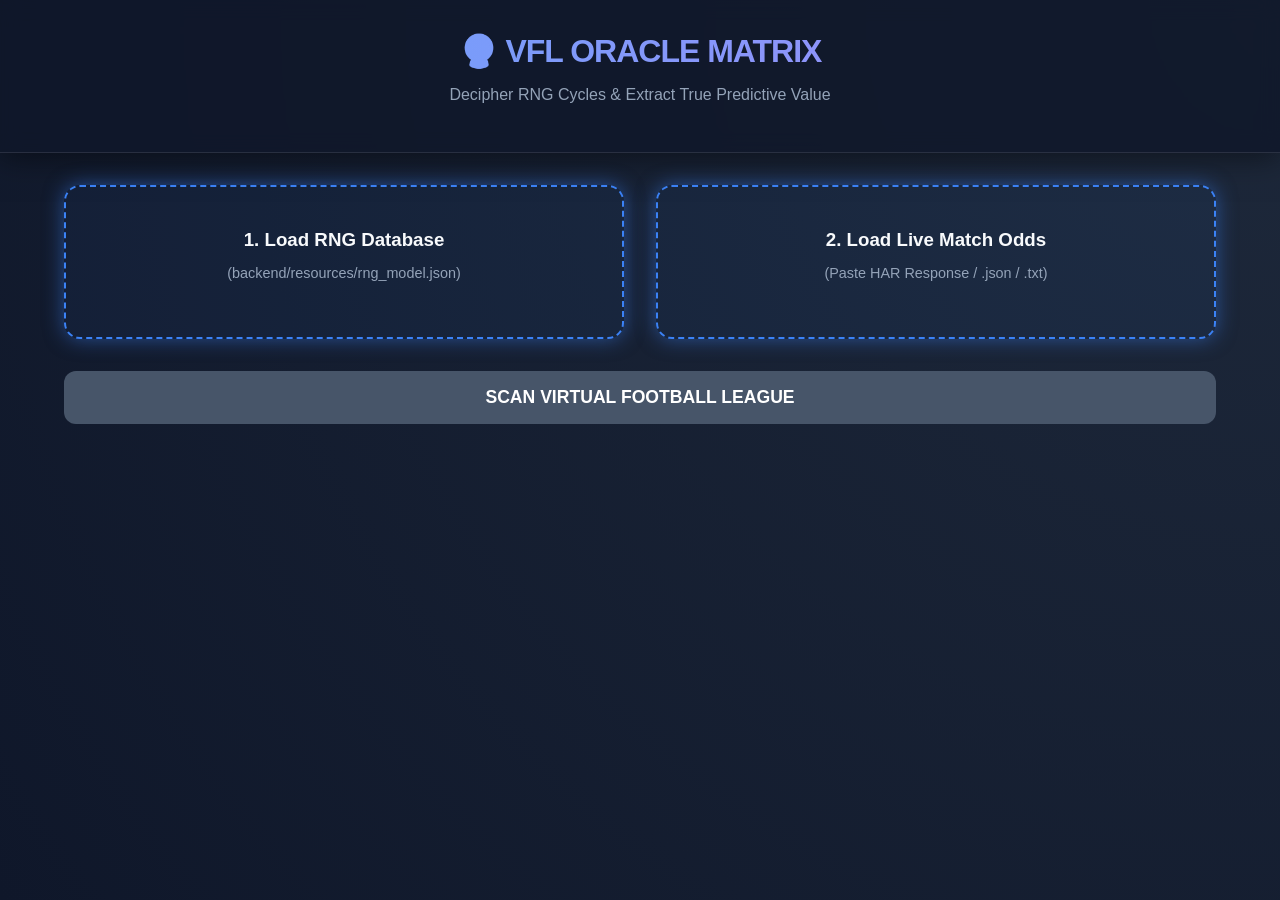
==== vfl_dashboard.html @ dc4b1299 "V5 Oracle: Complete Deterministic VFL Suite with 50,000 Matches" ====
<!DOCTYPE html>
<html lang="en">
<head>
    <meta charset="UTF-8">
    <meta name="viewport" content="width=device-width, initial-scale=1.0">
    <title>🔮 VFL Oracle Dashboard</title>
    <style>
        :root {
            --bg-color: #0f172a;
            --card-bg: rgba(30, 41, 59, 0.7);
            --text-main: #f8fafc;
            --text-muted: #94a3b8;
            --accent: #3b82f6;
            --accent-glow: rgba(59, 130, 246, 0.5);
            --success: #10b981;
            --danger: #ef4444;
            --glass-border: rgba(255, 255, 255, 0.1);
        }
        
        body {
            font-family: 'Inter', -apple-system, sans-serif;
            background: radial-gradient(circle at top right, #1e293b, var(--bg-color));
            color: var(--text-main);
            margin: 0;
            min-height: 100vh;
            display: flex;
            flex-direction: column;
            align-items: center;
        }

        .header {
            width: 100%;
            padding: 2rem 0;
            text-align: center;
            border-bottom: 1px solid var(--glass-border);
            background: rgba(15, 23, 42, 0.8);
            backdrop-filter: blur(10px);
            box-shadow: 0 4px 30px rgba(0, 0, 0, 0.5);
        }

        h1 {
            margin: 0;
            font-weight: 800;
            letter-spacing: -1px;
            text-transform: uppercase;
            background: linear-gradient(to right, #60a5fa, #a78bfa);
            -webkit-background-clip: text;
            -webkit-text-fill-color: transparent;
        }

        .container {
            width: 90%;
            max-width: 1200px;
            margin-top: 2rem;
        }

        .drop-zones {
            display: flex;
            gap: 2rem;
            margin-bottom: 2rem;
            justify-content: center;
        }

        .drop-zone {
            flex: 1;
            height: 150px;
            border: 2px dashed var(--accent);
            border-radius: 16px;
            display: flex;
            align-items: center;
            justify-content: center;
            flex-direction: column;
            background: rgba(59, 130, 246, 0.05);
            transition: all 0.3s ease;
            cursor: pointer;
            box-shadow: 0 0 20px var(--accent-glow);
        }

        .drop-zone:hover, .drop-zone.dragover {
            background: rgba(59, 130, 246, 0.15);
            border-color: #60a5fa;
            transform: translateY(-2px);
            box-shadow: 0 0 30px rgba(96, 165, 250, 0.6);
        }

        .drop-zone input[type="file"] {
            display: none;
        }

        .results-grid {
            display: grid;
            grid-template-columns: repeat(auto-fit, minmax(350px, 1fr));
            gap: 1.5rem;
        }

        .match-card {
            background: var(--card-bg);
            border: 1px solid var(--glass-border);
            border-radius: 16px;
            padding: 1.5rem;
            backdrop-filter: blur(12px);
            box-shadow: 0 10px 30px rgba(0,0,0,0.3);
            transition: transform 0.2s ease;
            opacity: 0;
            animation: fadeIn 0.5s forwards;
        }

        .match-card:hover {
            transform: translateY(-5px);
            border-color: rgba(255,255,255,0.2);
        }

        @keyframes fadeIn {
            to { opacity: 1; }
        }

        .match-header {
            display: flex;
            justify-content: space-between;
            align-items: center;
            margin-bottom: 1rem;
            border-bottom: 1px solid rgba(255,255,255,0.05);
            padding-bottom: 0.5rem;
        }

        .teams {
            font-size: 1.1rem;
            font-weight: 600;
        }

        .badge {
            background: rgba(16, 185, 129, 0.2);
            color: var(--success);
            padding: 0.2rem 0.6rem;
            border-radius: 20px;
            font-size: 0.8rem;
            font-weight: bold;
            border: 1px solid rgba(16, 185, 129, 0.5);
            text-shadow: 0 0 10px rgba(16, 185, 129, 0.5);
        }

        .prediction-row {
            display: flex;
            justify-content: space-between;
            margin: 0.8rem 0;
            background: rgba(0,0,0,0.2);
            padding: 0.8rem;
            border-radius: 8px;
        }

        .prob-bar-container {
            width: 100%;
            height: 6px;
            background: rgba(255,255,255,0.1);
            border-radius: 4px;
            margin-top: 0.5rem;
            overflow: hidden;
            display: flex;
        }

        .prob-bar {
            height: 100%;
        }

        .btn-analyze {
            display: block;
            width: 100%;
            padding: 1rem;
            background: linear-gradient(135deg, #3b82f6, #8b5cf6);
            color: white;
            border: none;
            border-radius: 12px;
            font-size: 1.1rem;
            font-weight: bold;
            cursor: pointer;
            margin-bottom: 2rem;
            transition: opacity 0.2s, transform 0.2s;
            box-shadow: 0 10px 20px rgba(139, 92, 246, 0.3);
        }

        .btn-analyze:hover {
            opacity: 0.9;
            transform: scale(1.02);
        }

        .btn-analyze:disabled {
            background: #475569;
            cursor: not-allowed;
            transform: none;
            box-shadow: none;
        }

    </style>
</head>
<body>

    <div class="header">
        <h1>🔮 VFL Oracle Matrix</h1>
        <p style="color: var(--text-muted);">Decipher RNG Cycles & Extract True Predictive Value</p>
    </div>

    <div class="container">
        
        <div class="drop-zones">
            <div class="drop-zone" id="db-drop" onclick="document.getElementById('db-file').click()">
                <h3 style="margin:0">1. Load RNG Database</h3>
                <p style="color: var(--text-muted); font-size: 0.9em;">(backend/resources/rng_model.json)</p>
                <input type="file" id="db-file" accept=".json">
            </div>

            <div class="drop-zone" id="odds-drop" onclick="document.getElementById('odds-file').click()">
                <h3 style="margin:0">2. Load Live Match Odds</h3>
                <p style="color: var(--text-muted); font-size: 0.9em;">(Paste HAR Response / .json / .txt)</p>
                <input type="file" id="odds-file" accept=".json,.txt">
            </div>
        </div>

        <button class="btn-analyze" id="btn-analyze" disabled>SCAN VIRTUAL FOOTBALL LEAGUE</button>

        <div class="results-grid" id="results">
            <!-- Results will populate here -->
        </div>

    </div>

    <script>
        let rngDatabase = null;
        let incomingOdds = null;

        const dbDrop = document.getElementById('db-drop');
        const oddsDrop = document.getElementById('odds-drop');
        const btnAnalyze = document.getElementById('btn-analyze');
        const resultsGrid = document.getElementById('results');

        document.getElementById('db-file').addEventListener('change', (e) => handleFile(e, 'db'));
        document.getElementById('odds-file').addEventListener('change', (e) => handleFile(e, 'odds'));

        function handleFile(e, type) {
            const file = e.target.files[0];
            if (!file) return;
            
            const reader = new FileReader();
            reader.onload = function(evt) {
                const content = evt.target.result;
                if(type === 'db') {
                    try {
                        rngDatabase = JSON.parse(content);
                        dbDrop.style.borderColor = 'var(--success)';
                        dbDrop.style.background = 'rgba(16, 185, 129, 0.1)';
                        dbDrop.innerHTML = `<h3 style="color:var(--success)">✅ Database Loaded</h3><p>${rngDatabase.length} matches indexed</p>`;
                    } catch(err) {
                        alert("Invalid Database File");
                    }
                } else if(type === 'odds') {
                    incomingOdds = parseOddsContent(content);
                    dbDrop.style.borderColor = 'var(--success)';
                    oddsDrop.style.borderColor = 'var(--success)';
                    oddsDrop.style.background = 'rgba(16, 185, 129, 0.1)';
                    oddsDrop.innerHTML = `<h3 style="color:var(--success)">✅ Odds Loaded</h3><p>${incomingOdds.length} fixtures detected</p>`;
                }
                
                if(rngDatabase && incomingOdds) btnAnalyze.disabled = false;
            };
            reader.readAsText(file);
        }

        // Basic Regex Block Parser (ported from python)
        function parseOddsContent(content) {
            const events = [];
            const blocks = content.split(/===== MATCH #\d+/);
            if(blocks.length > 1) {
                blocks.forEach(b => {
                    const match = b.match(/\{[\s\S]*\}/);
                    if(match) {
                        try {
                            const data = JSON.parse(match[0]);
                            const evList = data.data?.events || data.events || [];
                            events.push(...evList);
                        } catch(e){}
                    }
                });
            } else {
                try {
                    const data = JSON.parse(content);
                    const evList = data.data?.events || data.events || [];
                    events.push(...evList);
                } catch(e){}
            }
            return events;
        }

        function calculateTrueProbs(o1, o2, o3) {
            if(o3) {
                const ip = (1/o1) + (1/o2) + (1/o3);
                const bias = 1/ip;
                return [(1/o1)*bias, (1/o2)*bias, (1/o3)*bias];
            } else {
                const ip = (1/o1) + (1/o2);
                const bias = 1/ip;
                return [(1/o1)*bias, (1/o2)*bias];
            }
        }

        btnAnalyze.addEventListener('click', () => {
            resultsGrid.innerHTML = '';
            
            incomingOdds.forEach((e, index) => {
                const fixture = `${e.homeTeam} vs ${e.awayTeam}`;
                
                const m1x2 = e.markets?.find(m => m.id === 1);
                if(!m1x2) return;
                
                const o1 = parseFloat(m1x2.outcomes.find(o => o.id === '1').odds);
                const o2 = parseFloat(m1x2.outcomes.find(o => o.id === '2').odds);
                const o3 = parseFloat(m1x2.outcomes.find(o => o.id === '3').odds);
                
                const mOU = e.markets?.find(m => m.id === 18 && m.specifiers?.includes('total=2.5'));
                let ou_over = 0, ou_under = 0;
                if(mOU) {
                    ou_over = parseFloat(mOU.outcomes.find(o => o.id === '12').odds);
                    ou_under = parseFloat(mOU.outcomes.find(o => o.id === '13').odds);
                }

                // Mathematical Edge
                const probs = calculateTrueProbs(o1, o2, o3);
                const maxProb = Math.max(...probs);
                const labels = ["HOME", "DRAW", "AWAY"];
                const predIdx = probs.indexOf(maxProb);
                const bestPred = labels[predIdx];
                
                const isHighConf = maxProb >= 0.70;

                // KNN Historical Edge 
                let histLabel = "Insufficient Data";
                let histWinRate = 0;
                
                if(rngDatabase.length > 0) {
                    const distances = rngDatabase.map(row => {
                        const dist = Math.sqrt(Math.pow(o1 - row.h_odds, 2) + Math.pow(o2 - row.d_odds, 2) + Math.pow(o3 - row.a_odds, 2));
                        return { dist, result: row.actual_1x2 };
                    }).sort((a,b) => a.dist - b.dist).slice(0, 15);
                    
                    const counts = {HOME:0, DRAW:0, AWAY:0};
                    distances.forEach(d => counts[d.result]++);
                    const bestHist = Object.keys(counts).reduce((a, b) => counts[a] > counts[b] ? a : b);
                    histWinRate = (counts[bestHist] / distances.length) * 100;
                    histLabel = bestHist;
                }

                const card = document.createElement('div');
                card.className = 'match-card';
                card.style.animationDelay = `${index * 0.1}s`;
                
                card.innerHTML = `
                    <div class="match-header">
                        <div class="teams">${fixture}</div>
                        ${isHighConf || histWinRate >= 70 ? '<div class="badge">🔥 ELITE PICK</div>' : ''}
                    </div>
                    
                    <div style="font-size: 0.85em; color: var(--text-muted); margin-bottom:1rem">
                        Raw Odds: [${o1}] [${o2}] [${o3}]
                    </div>

                    <div class="prediction-row">
                        <div>
                            <strong>Math Probability:</strong><br>
                            <span style="color:${isHighConf ? 'var(--success)' : '#fff'}">${bestPred} ${(maxProb*100).toFixed(1)}%</span>
                        </div>
                        <div style="text-align: right">
                            <strong>Historical KNN Data:</strong><br>
                            <span style="color:${histWinRate >= 70 ? 'var(--accent)' : '#fff'}">${histLabel} ${(histWinRate).toFixed(1)}%</span>
                        </div>
                    </div>
                    
                    <div class="prob-bar-container">
                        <div class="prob-bar" style="width: ${probs[0]*100}%; background: #3b82f6;"></div>
                        <div class="prob-bar" style="width: ${probs[1]*100}%; background: #94a3b8;"></div>
                        <div class="prob-bar" style="width: ${probs[2]*100}%; background: #ef4444;"></div>
                    </div>
                    <div style="display:flex; justify-content:space-between; font-size:0.75rem; margin-top:4px">
                        <span style="color:#3b82f6">Home ${Math.round(probs[0]*100)}%</span>
                        <span style="color:#94a3b8">Draw ${Math.round(probs[1]*100)}%</span>
                        <span style="color:#ef4444">Away ${Math.round(probs[2]*100)}%</span>
                    </div>
                `;
                resultsGrid.appendChild(card);
            });
        });

    </script>
</body>
</html>
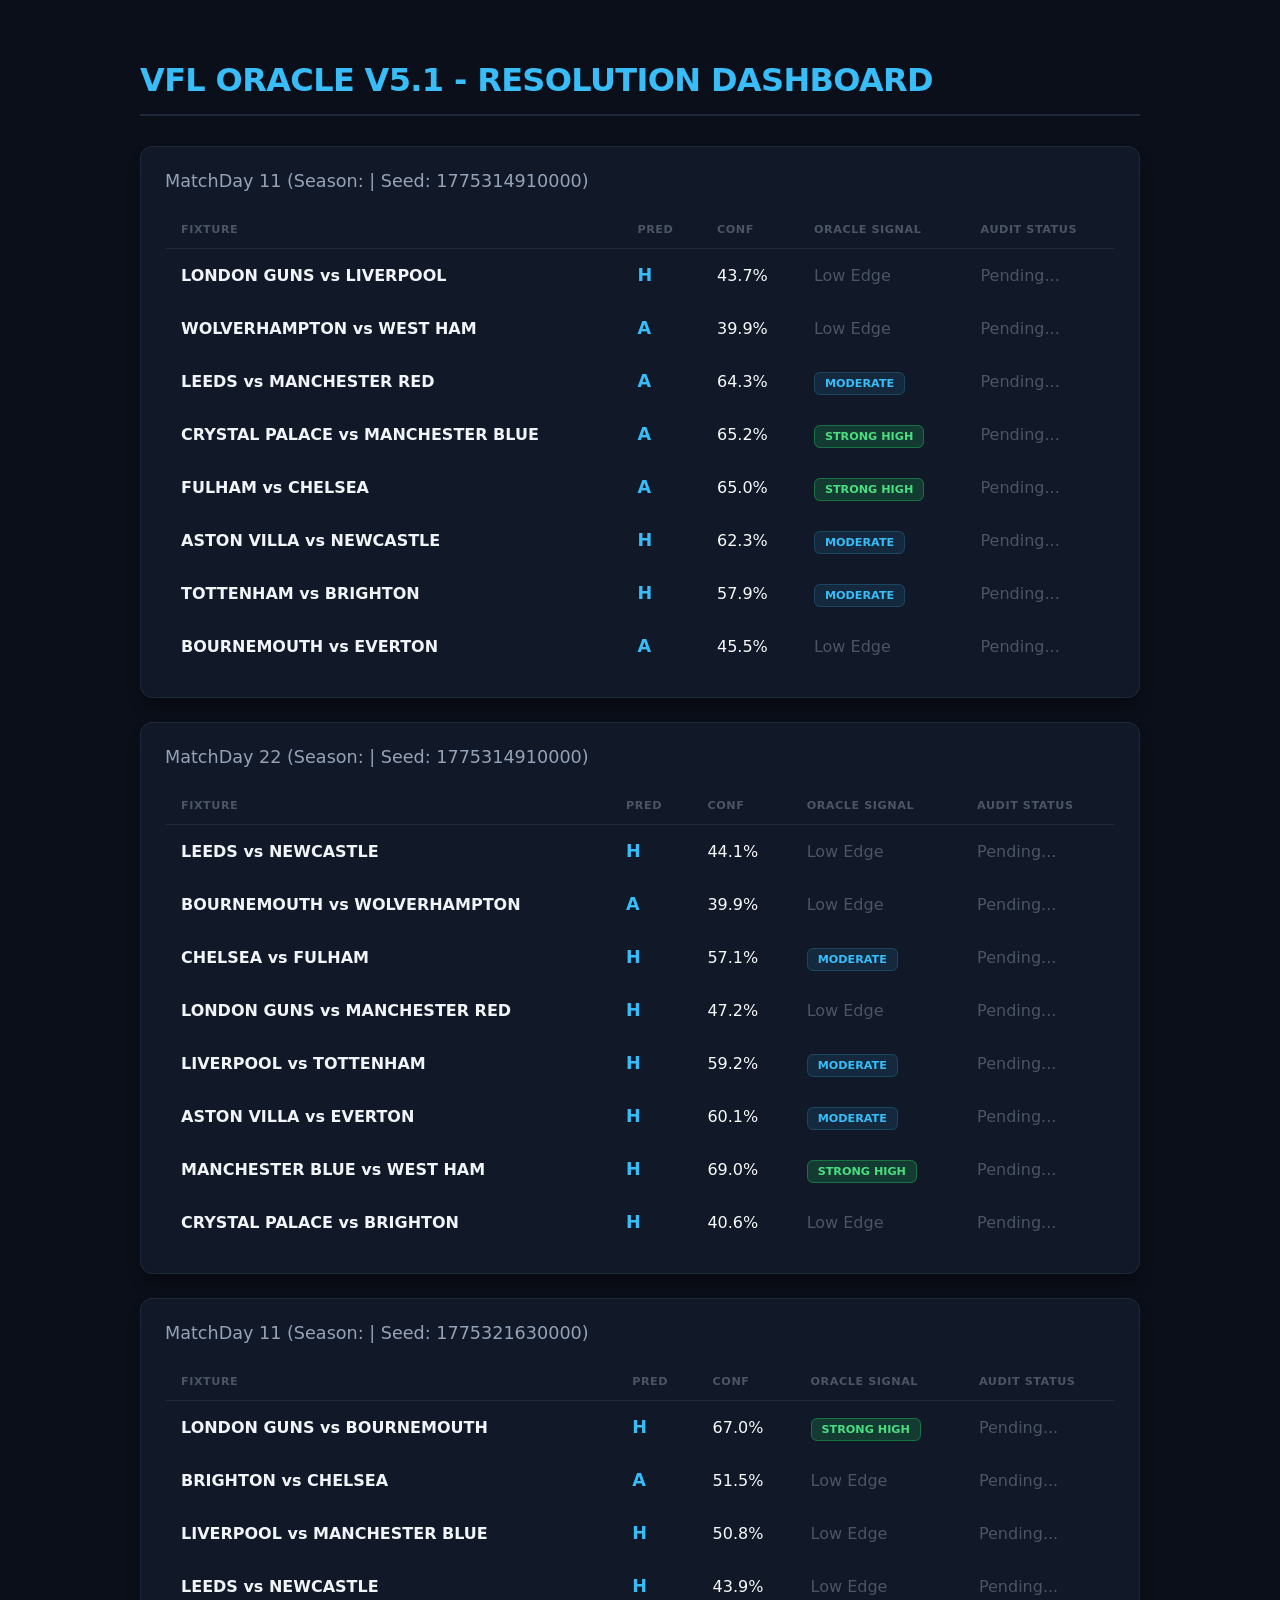
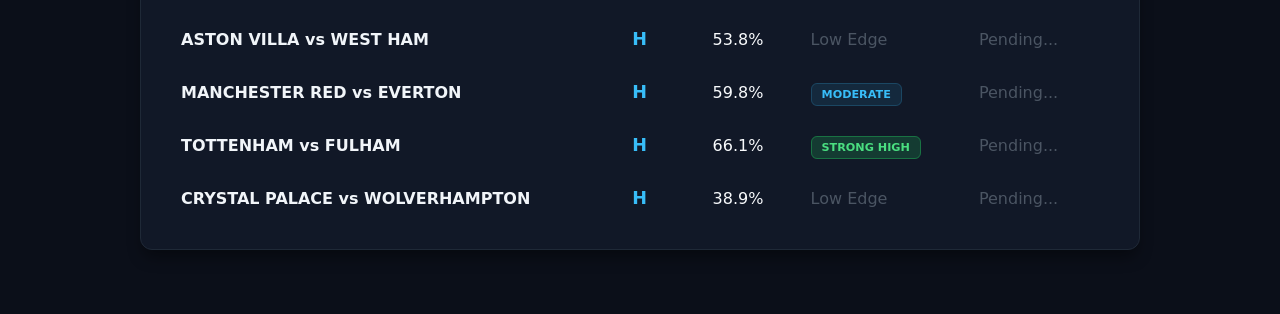
==== commit a0a7cd2e: "Oracle V5.1: Ingested MD 11 Results and Updated Audit Dashboard" ====
--- a/vfl_dashboard.html
+++ b/vfl_dashboard.html
@@ -1,392 +1,227 @@
-<!DOCTYPE html>
-<html lang="en">
-<head>
-    <meta charset="UTF-8">
-    <meta name="viewport" content="width=device-width, initial-scale=1.0">
-    <title>🔮 VFL Oracle Dashboard</title>
-    <style>
-        :root {
-            --bg-color: #0f172a;
-            --card-bg: rgba(30, 41, 59, 0.7);
-            --text-main: #f8fafc;
-            --text-muted: #94a3b8;
-            --accent: #3b82f6;
-            --accent-glow: rgba(59, 130, 246, 0.5);
-            --success: #10b981;
-            --danger: #ef4444;
-            --glass-border: rgba(255, 255, 255, 0.1);
-        }
-        
-        body {
-            font-family: 'Inter', -apple-system, sans-serif;
-            background: radial-gradient(circle at top right, #1e293b, var(--bg-color));
-            color: var(--text-main);
-            margin: 0;
-            min-height: 100vh;
-            display: flex;
-            flex-direction: column;
-            align-items: center;
-        }
 
-        .header {
-            width: 100%;
-            padding: 2rem 0;
-            text-align: center;
-            border-bottom: 1px solid var(--glass-border);
-            background: rgba(15, 23, 42, 0.8);
-            backdrop-filter: blur(10px);
-            box-shadow: 0 4px 30px rgba(0, 0, 0, 0.5);
-        }
-
-        h1 {
-            margin: 0;
-            font-weight: 800;
-            letter-spacing: -1px;
-            text-transform: uppercase;
-            background: linear-gradient(to right, #60a5fa, #a78bfa);
-            -webkit-background-clip: text;
-            -webkit-text-fill-color: transparent;
-        }
-
-        .container {
-            width: 90%;
-            max-width: 1200px;
-            margin-top: 2rem;
-        }
-
-        .drop-zones {
-            display: flex;
-            gap: 2rem;
-            margin-bottom: 2rem;
-            justify-content: center;
-        }
-
-        .drop-zone {
-            flex: 1;
-            height: 150px;
-            border: 2px dashed var(--accent);
-            border-radius: 16px;
-            display: flex;
-            align-items: center;
-            justify-content: center;
-            flex-direction: column;
-            background: rgba(59, 130, 246, 0.05);
-            transition: all 0.3s ease;
-            cursor: pointer;
-            box-shadow: 0 0 20px var(--accent-glow);
-        }
-
-        .drop-zone:hover, .drop-zone.dragover {
-            background: rgba(59, 130, 246, 0.15);
-            border-color: #60a5fa;
-            transform: translateY(-2px);
-            box-shadow: 0 0 30px rgba(96, 165, 250, 0.6);
-        }
-
-        .drop-zone input[type="file"] {
-            display: none;
-        }
-
-        .results-grid {
-            display: grid;
-            grid-template-columns: repeat(auto-fit, minmax(350px, 1fr));
-            gap: 1.5rem;
-        }
-
-        .match-card {
-            background: var(--card-bg);
-            border: 1px solid var(--glass-border);
-            border-radius: 16px;
-            padding: 1.5rem;
-            backdrop-filter: blur(12px);
-            box-shadow: 0 10px 30px rgba(0,0,0,0.3);
-            transition: transform 0.2s ease;
-            opacity: 0;
-            animation: fadeIn 0.5s forwards;
-        }
-
-        .match-card:hover {
-            transform: translateY(-5px);
-            border-color: rgba(255,255,255,0.2);
-        }
-
-        @keyframes fadeIn {
-            to { opacity: 1; }
-        }
-
-        .match-header {
-            display: flex;
-            justify-content: space-between;
-            align-items: center;
-            margin-bottom: 1rem;
-            border-bottom: 1px solid rgba(255,255,255,0.05);
-            padding-bottom: 0.5rem;
-        }
-
-        .teams {
-            font-size: 1.1rem;
-            font-weight: 600;
-        }
-
-        .badge {
-            background: rgba(16, 185, 129, 0.2);
-            color: var(--success);
-            padding: 0.2rem 0.6rem;
-            border-radius: 20px;
-            font-size: 0.8rem;
-            font-weight: bold;
-            border: 1px solid rgba(16, 185, 129, 0.5);
-            text-shadow: 0 0 10px rgba(16, 185, 129, 0.5);
-        }
-
-        .prediction-row {
-            display: flex;
-            justify-content: space-between;
-            margin: 0.8rem 0;
-            background: rgba(0,0,0,0.2);
-            padding: 0.8rem;
-            border-radius: 8px;
-        }
-
-        .prob-bar-container {
-            width: 100%;
-            height: 6px;
-            background: rgba(255,255,255,0.1);
-            border-radius: 4px;
-            margin-top: 0.5rem;
-            overflow: hidden;
-            display: flex;
-        }
-
-        .prob-bar {
-            height: 100%;
-        }
-
-        .btn-analyze {
-            display: block;
-            width: 100%;
-            padding: 1rem;
-            background: linear-gradient(135deg, #3b82f6, #8b5cf6);
-            color: white;
-            border: none;
-            border-radius: 12px;
-            font-size: 1.1rem;
-            font-weight: bold;
-            cursor: pointer;
-            margin-bottom: 2rem;
-            transition: opacity 0.2s, transform 0.2s;
-            box-shadow: 0 10px 20px rgba(139, 92, 246, 0.3);
-        }
-
-        .btn-analyze:hover {
-            opacity: 0.9;
-            transform: scale(1.02);
-        }
-
-        .btn-analyze:disabled {
-            background: #475569;
-            cursor: not-allowed;
-            transform: none;
-            box-shadow: none;
-        }
-
-    </style>
-</head>
-<body>
-
-    <div class="header">
-        <h1>🔮 VFL Oracle Matrix</h1>
-        <p style="color: var(--text-muted);">Decipher RNG Cycles & Extract True Predictive Value</p>
-    </div>
-
-    <div class="container">
-        
-        <div class="drop-zones">
-            <div class="drop-zone" id="db-drop" onclick="document.getElementById('db-file').click()">
-                <h3 style="margin:0">1. Load RNG Database</h3>
-                <p style="color: var(--text-muted); font-size: 0.9em;">(backend/resources/rng_model.json)</p>
-                <input type="file" id="db-file" accept=".json">
-            </div>
-
-            <div class="drop-zone" id="odds-drop" onclick="document.getElementById('odds-file').click()">
-                <h3 style="margin:0">2. Load Live Match Odds</h3>
-                <p style="color: var(--text-muted); font-size: 0.9em;">(Paste HAR Response / .json / .txt)</p>
-                <input type="file" id="odds-file" accept=".json,.txt">
-            </div>
+    <!DOCTYPE html>
+    <html lang="en">
+    <head>
+        <meta charset="UTF-8">
+        <title>VFL ORACLE V5.1 - COMMAND CENTER</title>
+        <style>
+            body { font-family: 'Inter', system-ui, sans-serif; background: #0b0f19; color: #f8fafc; padding: 40px; margin: 0; }
+            .container { max-width: 1000px; margin: 0 auto; }
+            h1 { color: #38bdf8; border-bottom: 2px solid #1e293b; padding-bottom: 15px; margin-bottom: 30px; letter-spacing: -0.02em; }
+            .card { background: #111827; border-radius: 12px; padding: 24px; margin-bottom: 24px; box-shadow: 0 10px 15px -3px rgba(0, 0, 0, 0.4); border: 1px solid #1f2937; }
+            h2 { font-size: 1.1rem; margin-top: 0; color: #94a3b8; font-weight: 500; }
+            table { width: 100%; border-collapse: collapse; margin-top: 20px; }
+            th { text-align: left; color: #4b5563; font-size: 0.7rem; text-transform: uppercase; letter-spacing: 0.05em; padding: 12px 16px; border-bottom: 1px solid #1f2937; }
+            td { padding: 16px; border-bottom: 1px solid #111827; }
+            .lock { background: #ea580c; color: white; padding: 4px 8px; border-radius: 6px; font-weight: 800; font-size: 0.7rem; display: inline-block; animation: pulse 2s infinite; }
+            @keyframes pulse { 0% { transform: scale(1); } 50% { transform: scale(1.05); } 100% { transform: scale(1); } }
+            .strong { color: #22c55e; font-weight: 700; }
+            .miss { color: #ef4444; font-weight: 700; background: rgba(239, 68, 68, 0.1); padding: 4px 8px; border-radius: 4px; }
+            .hit { color: #10b981; font-weight: 800; background: rgba(16, 185, 129, 0.1); padding: 4px 8px; border-radius: 4px; }
+            .fixture { font-weight: 600; font-size: 1rem; color: #f1f5f9; }
+            .pred { font-weight: 800; font-size: 1.1rem; color: #38bdf8; }
+            .badge { padding: 4px 10px; border-radius: 6px; font-size: 0.7rem; font-weight: 700; text-transform: uppercase; }
+            .badge-high { background: rgba(34, 197, 94, 0.2); color: #4ade80; border: 1px solid rgba(34, 197, 94, 0.4); }
+            .badge-mod { background: rgba(56, 189, 248, 0.1); color: #38bdf8; border: 1px solid rgba(56, 189, 248, 0.2); }
+        </style>
+    </head>
+    <body>
+        <div class="container">
+            <h1>VFL ORACLE V5.1 - RESOLUTION DASHBOARD</h1>
+    <div class="card"><h2>MatchDay 11 (Season:  | Seed: 1775314910000)</h2><table><thead><tr><th>Fixture</th><th>Pred</th><th>Conf</th><th>Oracle Signal</th><th>Audit Status</th></tr></thead><tbody>
+            <tr>
+                <td class="fixture">LONDON GUNS vs LIVERPOOL</td>
+                <td class="pred">H</td>
+                <td><div style="font-weight: 500;">43.7%</div></td>
+                <td><span style="color: #4b5563">Low Edge</span></td>
+                <td><span style="color: #4b5563">Pending...</span></td>
+            </tr>
+            
+            <tr>
+                <td class="fixture">WOLVERHAMPTON vs WEST HAM</td>
+                <td class="pred">A</td>
+                <td><div style="font-weight: 500;">39.9%</div></td>
+                <td><span style="color: #4b5563">Low Edge</span></td>
+                <td><span style="color: #4b5563">Pending...</span></td>
+            </tr>
+            
+            <tr>
+                <td class="fixture">LEEDS vs MANCHESTER RED</td>
+                <td class="pred">A</td>
+                <td><div style="font-weight: 500;">64.3%</div></td>
+                <td><span class="badge badge-mod">MODERATE</span></td>
+                <td><span style="color: #4b5563">Pending...</span></td>
+            </tr>
+            
+            <tr>
+                <td class="fixture">CRYSTAL PALACE vs MANCHESTER BLUE</td>
+                <td class="pred">A</td>
+                <td><div style="font-weight: 500;">65.2%</div></td>
+                <td><span class="badge badge-high">STRONG HIGH</span></td>
+                <td><span style="color: #4b5563">Pending...</span></td>
+            </tr>
+            
+            <tr>
+                <td class="fixture">FULHAM vs CHELSEA</td>
+                <td class="pred">A</td>
+                <td><div style="font-weight: 500;">65.0%</div></td>
+                <td><span class="badge badge-high">STRONG HIGH</span></td>
+                <td><span style="color: #4b5563">Pending...</span></td>
+            </tr>
+            
+            <tr>
+                <td class="fixture">ASTON VILLA vs NEWCASTLE</td>
+                <td class="pred">H</td>
+                <td><div style="font-weight: 500;">62.3%</div></td>
+                <td><span class="badge badge-mod">MODERATE</span></td>
+                <td><span style="color: #4b5563">Pending...</span></td>
+            </tr>
+            
+            <tr>
+                <td class="fixture">TOTTENHAM vs BRIGHTON</td>
+                <td class="pred">H</td>
+                <td><div style="font-weight: 500;">57.9%</div></td>
+                <td><span class="badge badge-mod">MODERATE</span></td>
+                <td><span style="color: #4b5563">Pending...</span></td>
+            </tr>
+            
+            <tr>
+                <td class="fixture">BOURNEMOUTH vs EVERTON</td>
+                <td class="pred">A</td>
+                <td><div style="font-weight: 500;">45.5%</div></td>
+                <td><span style="color: #4b5563">Low Edge</span></td>
+                <td><span style="color: #4b5563">Pending...</span></td>
+            </tr>
+            </tbody></table></div><div class="card"><h2>MatchDay 22 (Season:  | Seed: 1775314910000)</h2><table><thead><tr><th>Fixture</th><th>Pred</th><th>Conf</th><th>Oracle Signal</th><th>Audit Status</th></tr></thead><tbody>
+            <tr>
+                <td class="fixture">LEEDS vs NEWCASTLE</td>
+                <td class="pred">H</td>
+                <td><div style="font-weight: 500;">44.1%</div></td>
+                <td><span style="color: #4b5563">Low Edge</span></td>
+                <td><span style="color: #4b5563">Pending...</span></td>
+            </tr>
+            
+            <tr>
+                <td class="fixture">BOURNEMOUTH vs WOLVERHAMPTON</td>
+                <td class="pred">A</td>
+                <td><div style="font-weight: 500;">39.9%</div></td>
+                <td><span style="color: #4b5563">Low Edge</span></td>
+                <td><span style="color: #4b5563">Pending...</span></td>
+            </tr>
+            
+            <tr>
+                <td class="fixture">CHELSEA vs FULHAM</td>
+                <td class="pred">H</td>
+                <td><div style="font-weight: 500;">57.1%</div></td>
+                <td><span class="badge badge-mod">MODERATE</span></td>
+                <td><span style="color: #4b5563">Pending...</span></td>
+            </tr>
+            
+            <tr>
+                <td class="fixture">LONDON GUNS vs MANCHESTER RED</td>
+                <td class="pred">H</td>
+                <td><div style="font-weight: 500;">47.2%</div></td>
+                <td><span style="color: #4b5563">Low Edge</span></td>
+                <td><span style="color: #4b5563">Pending...</span></td>
+            </tr>
+            
+            <tr>
+                <td class="fixture">LIVERPOOL vs TOTTENHAM</td>
+                <td class="pred">H</td>
+                <td><div style="font-weight: 500;">59.2%</div></td>
+                <td><span class="badge badge-mod">MODERATE</span></td>
+                <td><span style="color: #4b5563">Pending...</span></td>
+            </tr>
+            
+            <tr>
+                <td class="fixture">ASTON VILLA vs EVERTON</td>
+                <td class="pred">H</td>
+                <td><div style="font-weight: 500;">60.1%</div></td>
+                <td><span class="badge badge-mod">MODERATE</span></td>
+                <td><span style="color: #4b5563">Pending...</span></td>
+            </tr>
+            
+            <tr>
+                <td class="fixture">MANCHESTER BLUE vs WEST HAM</td>
+                <td class="pred">H</td>
+                <td><div style="font-weight: 500;">69.0%</div></td>
+                <td><span class="badge badge-high">STRONG HIGH</span></td>
+                <td><span style="color: #4b5563">Pending...</span></td>
+            </tr>
+            
+            <tr>
+                <td class="fixture">CRYSTAL PALACE vs BRIGHTON</td>
+                <td class="pred">H</td>
+                <td><div style="font-weight: 500;">40.6%</div></td>
+                <td><span style="color: #4b5563">Low Edge</span></td>
+                <td><span style="color: #4b5563">Pending...</span></td>
+            </tr>
+            </tbody></table></div><div class="card"><h2>MatchDay 11 (Season:  | Seed: 1775321630000)</h2><table><thead><tr><th>Fixture</th><th>Pred</th><th>Conf</th><th>Oracle Signal</th><th>Audit Status</th></tr></thead><tbody>
+            <tr>
+                <td class="fixture">LONDON GUNS vs BOURNEMOUTH</td>
+                <td class="pred">H</td>
+                <td><div style="font-weight: 500;">67.0%</div></td>
+                <td><span class="badge badge-high">STRONG HIGH</span></td>
+                <td><span style="color: #4b5563">Pending...</span></td>
+            </tr>
+            
+            <tr>
+                <td class="fixture">BRIGHTON vs CHELSEA</td>
+                <td class="pred">A</td>
+                <td><div style="font-weight: 500;">51.5%</div></td>
+                <td><span style="color: #4b5563">Low Edge</span></td>
+                <td><span style="color: #4b5563">Pending...</span></td>
+            </tr>
+            
+            <tr>
+                <td class="fixture">LIVERPOOL vs MANCHESTER BLUE</td>
+                <td class="pred">H</td>
+                <td><div style="font-weight: 500;">50.8%</div></td>
+                <td><span style="color: #4b5563">Low Edge</span></td>
+                <td><span style="color: #4b5563">Pending...</span></td>
+            </tr>
+            
+            <tr>
+                <td class="fixture">LEEDS vs NEWCASTLE</td>
+                <td class="pred">H</td>
+                <td><div style="font-weight: 500;">43.9%</div></td>
+                <td><span style="color: #4b5563">Low Edge</span></td>
+                <td><span style="color: #4b5563">Pending...</span></td>
+            </tr>
+            
+            <tr>
+                <td class="fixture">ASTON VILLA vs WEST HAM</td>
+                <td class="pred">H</td>
+                <td><div style="font-weight: 500;">53.8%</div></td>
+                <td><span style="color: #4b5563">Low Edge</span></td>
+                <td><span style="color: #4b5563">Pending...</span></td>
+            </tr>
+            
+            <tr>
+                <td class="fixture">MANCHESTER RED vs EVERTON</td>
+                <td class="pred">H</td>
+                <td><div style="font-weight: 500;">59.8%</div></td>
+                <td><span class="badge badge-mod">MODERATE</span></td>
+                <td><span style="color: #4b5563">Pending...</span></td>
+            </tr>
+            
+            <tr>
+                <td class="fixture">TOTTENHAM vs FULHAM</td>
+                <td class="pred">H</td>
+                <td><div style="font-weight: 500;">66.1%</div></td>
+                <td><span class="badge badge-high">STRONG HIGH</span></td>
+                <td><span style="color: #4b5563">Pending...</span></td>
+            </tr>
+            
+            <tr>
+                <td class="fixture">CRYSTAL PALACE vs WOLVERHAMPTON</td>
+                <td class="pred">H</td>
+                <td><div style="font-weight: 500;">38.9%</div></td>
+                <td><span style="color: #4b5563">Low Edge</span></td>
+                <td><span style="color: #4b5563">Pending...</span></td>
+            </tr>
+            </tbody></table></div>
         </div>
-
-        <button class="btn-analyze" id="btn-analyze" disabled>SCAN VIRTUAL FOOTBALL LEAGUE</button>
-
-        <div class="results-grid" id="results">
-            <!-- Results will populate here -->
-        </div>
-
-    </div>
-
-    <script>
-        let rngDatabase = null;
-        let incomingOdds = null;
-
-        const dbDrop = document.getElementById('db-drop');
-        const oddsDrop = document.getElementById('odds-drop');
-        const btnAnalyze = document.getElementById('btn-analyze');
-        const resultsGrid = document.getElementById('results');
-
-        document.getElementById('db-file').addEventListener('change', (e) => handleFile(e, 'db'));
-        document.getElementById('odds-file').addEventListener('change', (e) => handleFile(e, 'odds'));
-
-        function handleFile(e, type) {
-            const file = e.target.files[0];
-            if (!file) return;
-            
-            const reader = new FileReader();
-            reader.onload = function(evt) {
-                const content = evt.target.result;
-                if(type === 'db') {
-                    try {
-                        rngDatabase = JSON.parse(content);
-                        dbDrop.style.borderColor = 'var(--success)';
-                        dbDrop.style.background = 'rgba(16, 185, 129, 0.1)';
-                        dbDrop.innerHTML = `<h3 style="color:var(--success)">✅ Database Loaded</h3><p>${rngDatabase.length} matches indexed</p>`;
-                    } catch(err) {
-                        alert("Invalid Database File");
-                    }
-                } else if(type === 'odds') {
-                    incomingOdds = parseOddsContent(content);
-                    dbDrop.style.borderColor = 'var(--success)';
-                    oddsDrop.style.borderColor = 'var(--success)';
-                    oddsDrop.style.background = 'rgba(16, 185, 129, 0.1)';
-                    oddsDrop.innerHTML = `<h3 style="color:var(--success)">✅ Odds Loaded</h3><p>${incomingOdds.length} fixtures detected</p>`;
-                }
-                
-                if(rngDatabase && incomingOdds) btnAnalyze.disabled = false;
-            };
-            reader.readAsText(file);
-        }
-
-        // Basic Regex Block Parser (ported from python)
-        function parseOddsContent(content) {
-            const events = [];
-            const blocks = content.split(/===== MATCH #\d+/);
-            if(blocks.length > 1) {
-                blocks.forEach(b => {
-                    const match = b.match(/\{[\s\S]*\}/);
-                    if(match) {
-                        try {
-                            const data = JSON.parse(match[0]);
-                            const evList = data.data?.events || data.events || [];
-                            events.push(...evList);
-                        } catch(e){}
-                    }
-                });
-            } else {
-                try {
-                    const data = JSON.parse(content);
-                    const evList = data.data?.events || data.events || [];
-                    events.push(...evList);
-                } catch(e){}
-            }
-            return events;
-        }
-
-        function calculateTrueProbs(o1, o2, o3) {
-            if(o3) {
-                const ip = (1/o1) + (1/o2) + (1/o3);
-                const bias = 1/ip;
-                return [(1/o1)*bias, (1/o2)*bias, (1/o3)*bias];
-            } else {
-                const ip = (1/o1) + (1/o2);
-                const bias = 1/ip;
-                return [(1/o1)*bias, (1/o2)*bias];
-            }
-        }
-
-        btnAnalyze.addEventListener('click', () => {
-            resultsGrid.innerHTML = '';
-            
-            incomingOdds.forEach((e, index) => {
-                const fixture = `${e.homeTeam} vs ${e.awayTeam}`;
-                
-                const m1x2 = e.markets?.find(m => m.id === 1);
-                if(!m1x2) return;
-                
-                const o1 = parseFloat(m1x2.outcomes.find(o => o.id === '1').odds);
-                const o2 = parseFloat(m1x2.outcomes.find(o => o.id === '2').odds);
-                const o3 = parseFloat(m1x2.outcomes.find(o => o.id === '3').odds);
-                
-                const mOU = e.markets?.find(m => m.id === 18 && m.specifiers?.includes('total=2.5'));
-                let ou_over = 0, ou_under = 0;
-                if(mOU) {
-                    ou_over = parseFloat(mOU.outcomes.find(o => o.id === '12').odds);
-                    ou_under = parseFloat(mOU.outcomes.find(o => o.id === '13').odds);
-                }
-
-                // Mathematical Edge
-                const probs = calculateTrueProbs(o1, o2, o3);
-                const maxProb = Math.max(...probs);
-                const labels = ["HOME", "DRAW", "AWAY"];
-                const predIdx = probs.indexOf(maxProb);
-                const bestPred = labels[predIdx];
-                
-                const isHighConf = maxProb >= 0.70;
-
-                // KNN Historical Edge 
-                let histLabel = "Insufficient Data";
-                let histWinRate = 0;
-                
-                if(rngDatabase.length > 0) {
-                    const distances = rngDatabase.map(row => {
-                        const dist = Math.sqrt(Math.pow(o1 - row.h_odds, 2) + Math.pow(o2 - row.d_odds, 2) + Math.pow(o3 - row.a_odds, 2));
-                        return { dist, result: row.actual_1x2 };
-                    }).sort((a,b) => a.dist - b.dist).slice(0, 15);
-                    
-                    const counts = {HOME:0, DRAW:0, AWAY:0};
-                    distances.forEach(d => counts[d.result]++);
-                    const bestHist = Object.keys(counts).reduce((a, b) => counts[a] > counts[b] ? a : b);
-                    histWinRate = (counts[bestHist] / distances.length) * 100;
-                    histLabel = bestHist;
-                }
-
-                const card = document.createElement('div');
-                card.className = 'match-card';
-                card.style.animationDelay = `${index * 0.1}s`;
-                
-                card.innerHTML = `
-                    <div class="match-header">
-                        <div class="teams">${fixture}</div>
-                        ${isHighConf || histWinRate >= 70 ? '<div class="badge">🔥 ELITE PICK</div>' : ''}
-                    </div>
-                    
-                    <div style="font-size: 0.85em; color: var(--text-muted); margin-bottom:1rem">
-                        Raw Odds: [${o1}] [${o2}] [${o3}]
-                    </div>
-
-                    <div class="prediction-row">
-                        <div>
-                            <strong>Math Probability:</strong><br>
-                            <span style="color:${isHighConf ? 'var(--success)' : '#fff'}">${bestPred} ${(maxProb*100).toFixed(1)}%</span>
-                        </div>
-                        <div style="text-align: right">
-                            <strong>Historical KNN Data:</strong><br>
-                            <span style="color:${histWinRate >= 70 ? 'var(--accent)' : '#fff'}">${histLabel} ${(histWinRate).toFixed(1)}%</span>
-                        </div>
-                    </div>
-                    
-                    <div class="prob-bar-container">
-                        <div class="prob-bar" style="width: ${probs[0]*100}%; background: #3b82f6;"></div>
-                        <div class="prob-bar" style="width: ${probs[1]*100}%; background: #94a3b8;"></div>
-                        <div class="prob-bar" style="width: ${probs[2]*100}%; background: #ef4444;"></div>
-                    </div>
-                    <div style="display:flex; justify-content:space-between; font-size:0.75rem; margin-top:4px">
-                        <span style="color:#3b82f6">Home ${Math.round(probs[0]*100)}%</span>
-                        <span style="color:#94a3b8">Draw ${Math.round(probs[1]*100)}%</span>
-                        <span style="color:#ef4444">Away ${Math.round(probs[2]*100)}%</span>
-                    </div>
-                `;
-                resultsGrid.appendChild(card);
-            });
-        });
-
-    </script>
-</body>
-</html>
+    </body>
+    </html>
+    
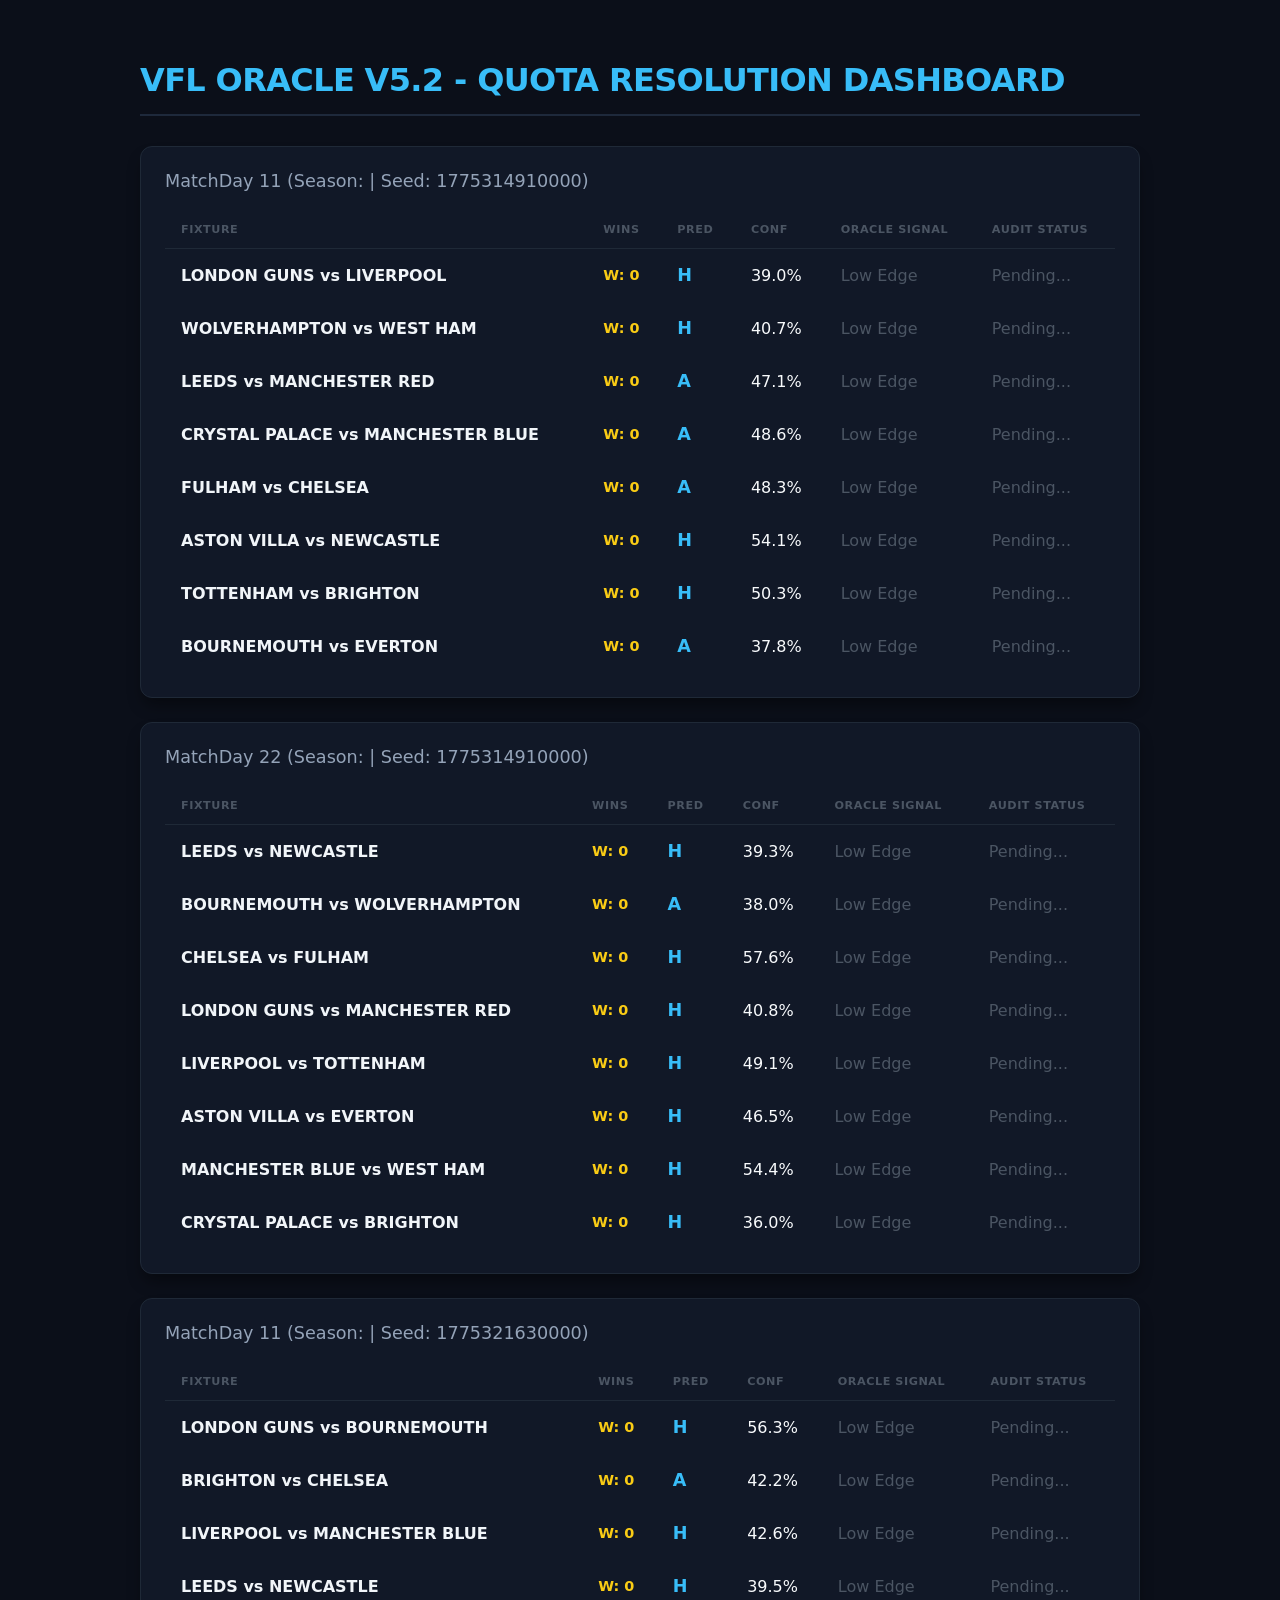
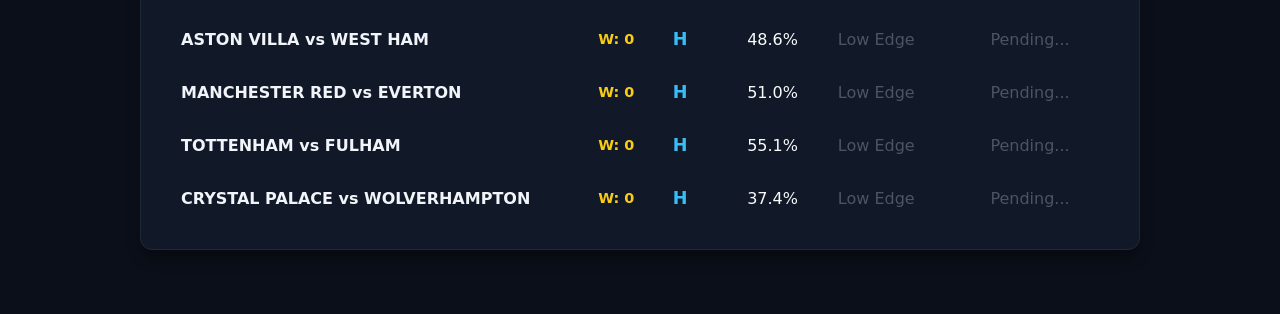
==== commit 4c327401: "Oracle V5.2: The Quota-Aware Draw Engine (Integrated 21-Win Hard Wall)" ====
--- a/vfl_dashboard.html
+++ b/vfl_dashboard.html
@@ -3,7 +3,7 @@
     <html lang="en">
     <head>
         <meta charset="UTF-8">
-        <title>VFL ORACLE V5.1 - COMMAND CENTER</title>
+        <title>VFL ORACLE V5.2 - COMMAND CENTER</title>
         <style>
             body { font-family: 'Inter', system-ui, sans-serif; background: #0b0f19; color: #f8fafc; padding: 40px; margin: 0; }
             .container { max-width: 1000px; margin: 0 auto; }
@@ -15,208 +15,233 @@
             td { padding: 16px; border-bottom: 1px solid #111827; }
             .lock { background: #ea580c; color: white; padding: 4px 8px; border-radius: 6px; font-weight: 800; font-size: 0.7rem; display: inline-block; animation: pulse 2s infinite; }
             @keyframes pulse { 0% { transform: scale(1); } 50% { transform: scale(1.05); } 100% { transform: scale(1); } }
-            .strong { color: #22c55e; font-weight: 700; }
+            .hit { color: #10b981; font-weight: 800; background: rgba(16, 185, 129, 0.1); padding: 4px 8px; border-radius: 4px; }
             .miss { color: #ef4444; font-weight: 700; background: rgba(239, 68, 68, 0.1); padding: 4px 8px; border-radius: 4px; }
-            .hit { color: #10b981; font-weight: 800; background: rgba(16, 185, 129, 0.1); padding: 4px 8px; border-radius: 4px; }
             .fixture { font-weight: 600; font-size: 1rem; color: #f1f5f9; }
             .pred { font-weight: 800; font-size: 1.1rem; color: #38bdf8; }
             .badge { padding: 4px 10px; border-radius: 6px; font-size: 0.7rem; font-weight: 700; text-transform: uppercase; }
-            .badge-high { background: rgba(34, 197, 94, 0.2); color: #4ade80; border: 1px solid rgba(34, 197, 94, 0.4); }
-            .badge-mod { background: rgba(56, 189, 248, 0.1); color: #38bdf8; border: 1px solid rgba(56, 189, 248, 0.2); }
+            .badge-high { background: rgba(34, 197, 94, 0.2); color: #4ade80; border: 1px solid rgba(34, 197, 94, 1); }
+            .badge-quota { background: #ea580c; color: white; border: 1px solid #ff4500; }
+            .badge-wall { background: #ef4444; color: white; border: 1px solid white; animation: pulse 1s infinite; }
+            .win-count { font-weight: 800; color: #facc15; font-size: 0.9rem; }
         </style>
     </head>
     <body>
         <div class="container">
-            <h1>VFL ORACLE V5.1 - RESOLUTION DASHBOARD</h1>
-    <div class="card"><h2>MatchDay 11 (Season:  | Seed: 1775314910000)</h2><table><thead><tr><th>Fixture</th><th>Pred</th><th>Conf</th><th>Oracle Signal</th><th>Audit Status</th></tr></thead><tbody>
+            <h1>VFL ORACLE V5.2 - QUOTA RESOLUTION DASHBOARD</h1>
+    <div class="card"><h2>MatchDay 11 (Season:  | Seed: 1775314910000)</h2><table><thead><tr><th>Fixture</th><th>Wins</th><th>Pred</th><th>Conf</th><th>Oracle Signal</th><th>Audit Status</th></tr></thead><tbody>
             <tr>
                 <td class="fixture">LONDON GUNS vs LIVERPOOL</td>
-                <td class="pred">H</td>
-                <td><div style="font-weight: 500;">43.7%</div></td>
+                <td class="win-count">W: 0</td>
+                <td class="pred">H</td>
+                <td><div style="font-weight: 500;">39.0%</div></td>
                 <td><span style="color: #4b5563">Low Edge</span></td>
                 <td><span style="color: #4b5563">Pending...</span></td>
             </tr>
             
             <tr>
                 <td class="fixture">WOLVERHAMPTON vs WEST HAM</td>
-                <td class="pred">A</td>
-                <td><div style="font-weight: 500;">39.9%</div></td>
+                <td class="win-count">W: 0</td>
+                <td class="pred">H</td>
+                <td><div style="font-weight: 500;">40.7%</div></td>
                 <td><span style="color: #4b5563">Low Edge</span></td>
                 <td><span style="color: #4b5563">Pending...</span></td>
             </tr>
             
             <tr>
                 <td class="fixture">LEEDS vs MANCHESTER RED</td>
-                <td class="pred">A</td>
-                <td><div style="font-weight: 500;">64.3%</div></td>
-                <td><span class="badge badge-mod">MODERATE</span></td>
+                <td class="win-count">W: 0</td>
+                <td class="pred">A</td>
+                <td><div style="font-weight: 500;">47.1%</div></td>
+                <td><span style="color: #4b5563">Low Edge</span></td>
                 <td><span style="color: #4b5563">Pending...</span></td>
             </tr>
             
             <tr>
                 <td class="fixture">CRYSTAL PALACE vs MANCHESTER BLUE</td>
-                <td class="pred">A</td>
-                <td><div style="font-weight: 500;">65.2%</div></td>
-                <td><span class="badge badge-high">STRONG HIGH</span></td>
+                <td class="win-count">W: 0</td>
+                <td class="pred">A</td>
+                <td><div style="font-weight: 500;">48.6%</div></td>
+                <td><span style="color: #4b5563">Low Edge</span></td>
                 <td><span style="color: #4b5563">Pending...</span></td>
             </tr>
             
             <tr>
                 <td class="fixture">FULHAM vs CHELSEA</td>
-                <td class="pred">A</td>
-                <td><div style="font-weight: 500;">65.0%</div></td>
-                <td><span class="badge badge-high">STRONG HIGH</span></td>
+                <td class="win-count">W: 0</td>
+                <td class="pred">A</td>
+                <td><div style="font-weight: 500;">48.3%</div></td>
+                <td><span style="color: #4b5563">Low Edge</span></td>
                 <td><span style="color: #4b5563">Pending...</span></td>
             </tr>
             
             <tr>
                 <td class="fixture">ASTON VILLA vs NEWCASTLE</td>
-                <td class="pred">H</td>
-                <td><div style="font-weight: 500;">62.3%</div></td>
-                <td><span class="badge badge-mod">MODERATE</span></td>
+                <td class="win-count">W: 0</td>
+                <td class="pred">H</td>
+                <td><div style="font-weight: 500;">54.1%</div></td>
+                <td><span style="color: #4b5563">Low Edge</span></td>
                 <td><span style="color: #4b5563">Pending...</span></td>
             </tr>
             
             <tr>
                 <td class="fixture">TOTTENHAM vs BRIGHTON</td>
-                <td class="pred">H</td>
-                <td><div style="font-weight: 500;">57.9%</div></td>
-                <td><span class="badge badge-mod">MODERATE</span></td>
+                <td class="win-count">W: 0</td>
+                <td class="pred">H</td>
+                <td><div style="font-weight: 500;">50.3%</div></td>
+                <td><span style="color: #4b5563">Low Edge</span></td>
                 <td><span style="color: #4b5563">Pending...</span></td>
             </tr>
             
             <tr>
                 <td class="fixture">BOURNEMOUTH vs EVERTON</td>
-                <td class="pred">A</td>
-                <td><div style="font-weight: 500;">45.5%</div></td>
-                <td><span style="color: #4b5563">Low Edge</span></td>
-                <td><span style="color: #4b5563">Pending...</span></td>
-            </tr>
-            </tbody></table></div><div class="card"><h2>MatchDay 22 (Season:  | Seed: 1775314910000)</h2><table><thead><tr><th>Fixture</th><th>Pred</th><th>Conf</th><th>Oracle Signal</th><th>Audit Status</th></tr></thead><tbody>
+                <td class="win-count">W: 0</td>
+                <td class="pred">A</td>
+                <td><div style="font-weight: 500;">37.8%</div></td>
+                <td><span style="color: #4b5563">Low Edge</span></td>
+                <td><span style="color: #4b5563">Pending...</span></td>
+            </tr>
+            </tbody></table></div><div class="card"><h2>MatchDay 22 (Season:  | Seed: 1775314910000)</h2><table><thead><tr><th>Fixture</th><th>Wins</th><th>Pred</th><th>Conf</th><th>Oracle Signal</th><th>Audit Status</th></tr></thead><tbody>
             <tr>
                 <td class="fixture">LEEDS vs NEWCASTLE</td>
-                <td class="pred">H</td>
-                <td><div style="font-weight: 500;">44.1%</div></td>
+                <td class="win-count">W: 0</td>
+                <td class="pred">H</td>
+                <td><div style="font-weight: 500;">39.3%</div></td>
                 <td><span style="color: #4b5563">Low Edge</span></td>
                 <td><span style="color: #4b5563">Pending...</span></td>
             </tr>
             
             <tr>
                 <td class="fixture">BOURNEMOUTH vs WOLVERHAMPTON</td>
-                <td class="pred">A</td>
-                <td><div style="font-weight: 500;">39.9%</div></td>
+                <td class="win-count">W: 0</td>
+                <td class="pred">A</td>
+                <td><div style="font-weight: 500;">38.0%</div></td>
                 <td><span style="color: #4b5563">Low Edge</span></td>
                 <td><span style="color: #4b5563">Pending...</span></td>
             </tr>
             
             <tr>
                 <td class="fixture">CHELSEA vs FULHAM</td>
-                <td class="pred">H</td>
-                <td><div style="font-weight: 500;">57.1%</div></td>
-                <td><span class="badge badge-mod">MODERATE</span></td>
+                <td class="win-count">W: 0</td>
+                <td class="pred">H</td>
+                <td><div style="font-weight: 500;">57.6%</div></td>
+                <td><span style="color: #4b5563">Low Edge</span></td>
                 <td><span style="color: #4b5563">Pending...</span></td>
             </tr>
             
             <tr>
                 <td class="fixture">LONDON GUNS vs MANCHESTER RED</td>
-                <td class="pred">H</td>
-                <td><div style="font-weight: 500;">47.2%</div></td>
+                <td class="win-count">W: 0</td>
+                <td class="pred">H</td>
+                <td><div style="font-weight: 500;">40.8%</div></td>
                 <td><span style="color: #4b5563">Low Edge</span></td>
                 <td><span style="color: #4b5563">Pending...</span></td>
             </tr>
             
             <tr>
                 <td class="fixture">LIVERPOOL vs TOTTENHAM</td>
-                <td class="pred">H</td>
-                <td><div style="font-weight: 500;">59.2%</div></td>
-                <td><span class="badge badge-mod">MODERATE</span></td>
+                <td class="win-count">W: 0</td>
+                <td class="pred">H</td>
+                <td><div style="font-weight: 500;">49.1%</div></td>
+                <td><span style="color: #4b5563">Low Edge</span></td>
                 <td><span style="color: #4b5563">Pending...</span></td>
             </tr>
             
             <tr>
                 <td class="fixture">ASTON VILLA vs EVERTON</td>
-                <td class="pred">H</td>
-                <td><div style="font-weight: 500;">60.1%</div></td>
-                <td><span class="badge badge-mod">MODERATE</span></td>
+                <td class="win-count">W: 0</td>
+                <td class="pred">H</td>
+                <td><div style="font-weight: 500;">46.5%</div></td>
+                <td><span style="color: #4b5563">Low Edge</span></td>
                 <td><span style="color: #4b5563">Pending...</span></td>
             </tr>
             
             <tr>
                 <td class="fixture">MANCHESTER BLUE vs WEST HAM</td>
-                <td class="pred">H</td>
-                <td><div style="font-weight: 500;">69.0%</div></td>
-                <td><span class="badge badge-high">STRONG HIGH</span></td>
+                <td class="win-count">W: 0</td>
+                <td class="pred">H</td>
+                <td><div style="font-weight: 500;">54.4%</div></td>
+                <td><span style="color: #4b5563">Low Edge</span></td>
                 <td><span style="color: #4b5563">Pending...</span></td>
             </tr>
             
             <tr>
                 <td class="fixture">CRYSTAL PALACE vs BRIGHTON</td>
-                <td class="pred">H</td>
-                <td><div style="font-weight: 500;">40.6%</div></td>
-                <td><span style="color: #4b5563">Low Edge</span></td>
-                <td><span style="color: #4b5563">Pending...</span></td>
-            </tr>
-            </tbody></table></div><div class="card"><h2>MatchDay 11 (Season:  | Seed: 1775321630000)</h2><table><thead><tr><th>Fixture</th><th>Pred</th><th>Conf</th><th>Oracle Signal</th><th>Audit Status</th></tr></thead><tbody>
+                <td class="win-count">W: 0</td>
+                <td class="pred">H</td>
+                <td><div style="font-weight: 500;">36.0%</div></td>
+                <td><span style="color: #4b5563">Low Edge</span></td>
+                <td><span style="color: #4b5563">Pending...</span></td>
+            </tr>
+            </tbody></table></div><div class="card"><h2>MatchDay 11 (Season:  | Seed: 1775321630000)</h2><table><thead><tr><th>Fixture</th><th>Wins</th><th>Pred</th><th>Conf</th><th>Oracle Signal</th><th>Audit Status</th></tr></thead><tbody>
             <tr>
                 <td class="fixture">LONDON GUNS vs BOURNEMOUTH</td>
-                <td class="pred">H</td>
-                <td><div style="font-weight: 500;">67.0%</div></td>
-                <td><span class="badge badge-high">STRONG HIGH</span></td>
+                <td class="win-count">W: 0</td>
+                <td class="pred">H</td>
+                <td><div style="font-weight: 500;">56.3%</div></td>
+                <td><span style="color: #4b5563">Low Edge</span></td>
                 <td><span style="color: #4b5563">Pending...</span></td>
             </tr>
             
             <tr>
                 <td class="fixture">BRIGHTON vs CHELSEA</td>
-                <td class="pred">A</td>
-                <td><div style="font-weight: 500;">51.5%</div></td>
+                <td class="win-count">W: 0</td>
+                <td class="pred">A</td>
+                <td><div style="font-weight: 500;">42.2%</div></td>
                 <td><span style="color: #4b5563">Low Edge</span></td>
                 <td><span style="color: #4b5563">Pending...</span></td>
             </tr>
             
             <tr>
                 <td class="fixture">LIVERPOOL vs MANCHESTER BLUE</td>
-                <td class="pred">H</td>
-                <td><div style="font-weight: 500;">50.8%</div></td>
+                <td class="win-count">W: 0</td>
+                <td class="pred">H</td>
+                <td><div style="font-weight: 500;">42.6%</div></td>
                 <td><span style="color: #4b5563">Low Edge</span></td>
                 <td><span style="color: #4b5563">Pending...</span></td>
             </tr>
             
             <tr>
                 <td class="fixture">LEEDS vs NEWCASTLE</td>
-                <td class="pred">H</td>
-                <td><div style="font-weight: 500;">43.9%</div></td>
+                <td class="win-count">W: 0</td>
+                <td class="pred">H</td>
+                <td><div style="font-weight: 500;">39.5%</div></td>
                 <td><span style="color: #4b5563">Low Edge</span></td>
                 <td><span style="color: #4b5563">Pending...</span></td>
             </tr>
             
             <tr>
                 <td class="fixture">ASTON VILLA vs WEST HAM</td>
-                <td class="pred">H</td>
-                <td><div style="font-weight: 500;">53.8%</div></td>
+                <td class="win-count">W: 0</td>
+                <td class="pred">H</td>
+                <td><div style="font-weight: 500;">48.6%</div></td>
                 <td><span style="color: #4b5563">Low Edge</span></td>
                 <td><span style="color: #4b5563">Pending...</span></td>
             </tr>
             
             <tr>
                 <td class="fixture">MANCHESTER RED vs EVERTON</td>
-                <td class="pred">H</td>
-                <td><div style="font-weight: 500;">59.8%</div></td>
-                <td><span class="badge badge-mod">MODERATE</span></td>
+                <td class="win-count">W: 0</td>
+                <td class="pred">H</td>
+                <td><div style="font-weight: 500;">51.0%</div></td>
+                <td><span style="color: #4b5563">Low Edge</span></td>
                 <td><span style="color: #4b5563">Pending...</span></td>
             </tr>
             
             <tr>
                 <td class="fixture">TOTTENHAM vs FULHAM</td>
-                <td class="pred">H</td>
-                <td><div style="font-weight: 500;">66.1%</div></td>
-                <td><span class="badge badge-high">STRONG HIGH</span></td>
+                <td class="win-count">W: 0</td>
+                <td class="pred">H</td>
+                <td><div style="font-weight: 500;">55.1%</div></td>
+                <td><span style="color: #4b5563">Low Edge</span></td>
                 <td><span style="color: #4b5563">Pending...</span></td>
             </tr>
             
             <tr>
                 <td class="fixture">CRYSTAL PALACE vs WOLVERHAMPTON</td>
-                <td class="pred">H</td>
-                <td><div style="font-weight: 500;">38.9%</div></td>
+                <td class="win-count">W: 0</td>
+                <td class="pred">H</td>
+                <td><div style="font-weight: 500;">37.4%</div></td>
                 <td><span style="color: #4b5563">Low Edge</span></td>
                 <td><span style="color: #4b5563">Pending...</span></td>
             </tr>
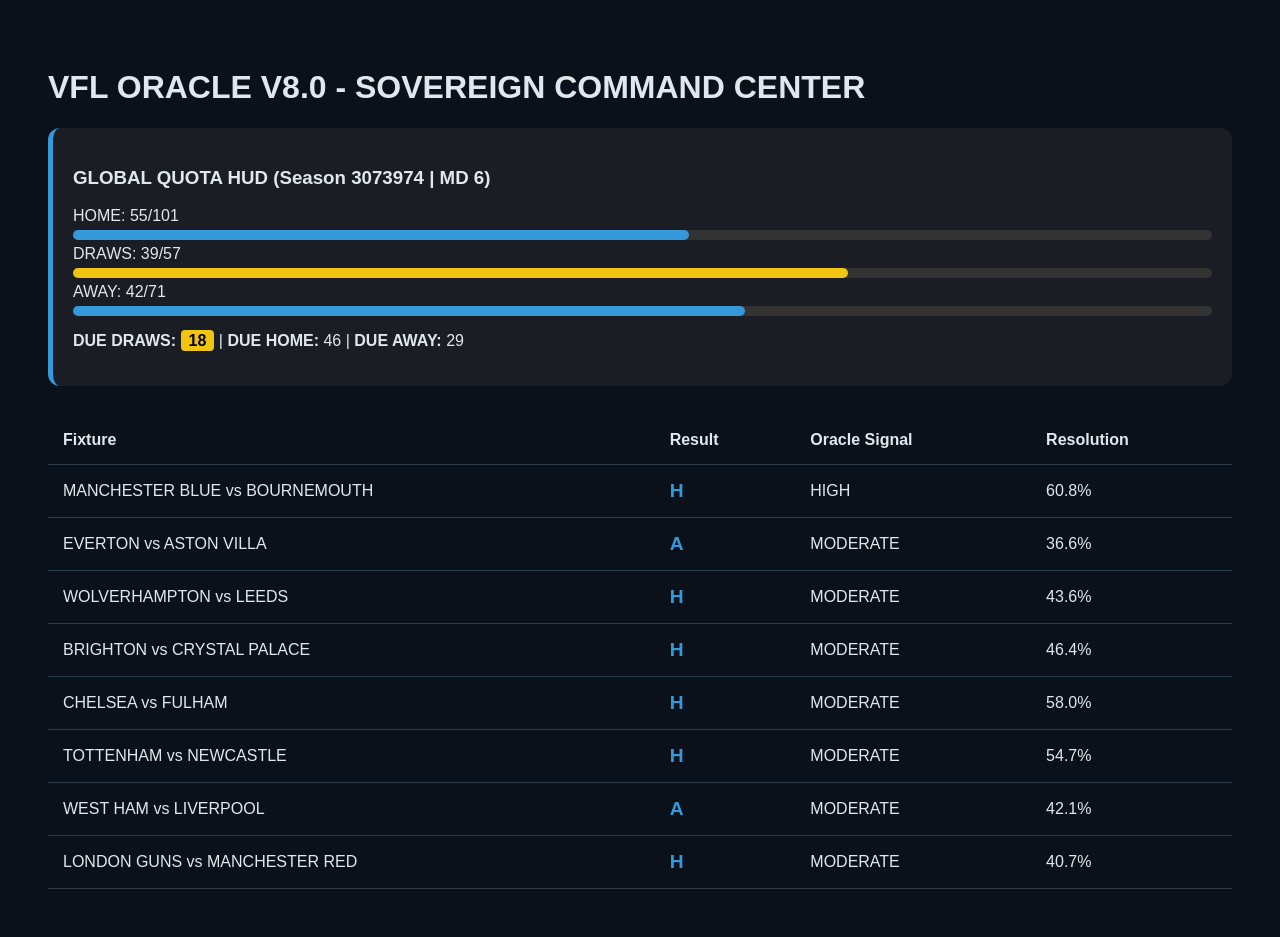
==== commit 1517a9ca: "chore: include .env for environment configuration" ====
--- a/vfl_dashboard.html
+++ b/vfl_dashboard.html
@@ -1,252 +1,98 @@
 
     <!DOCTYPE html>
-    <html lang="en">
+    <html>
     <head>
-        <meta charset="UTF-8">
-        <title>VFL ORACLE V5.2 - COMMAND CENTER</title>
+        <title>VFL ORACLE V8.0 - SOVEREIGN RESOLVED</title>
         <style>
-            body { font-family: 'Inter', system-ui, sans-serif; background: #0b0f19; color: #f8fafc; padding: 40px; margin: 0; }
-            .container { max-width: 1000px; margin: 0 auto; }
-            h1 { color: #38bdf8; border-bottom: 2px solid #1e293b; padding-bottom: 15px; margin-bottom: 30px; letter-spacing: -0.02em; }
-            .card { background: #111827; border-radius: 12px; padding: 24px; margin-bottom: 24px; box-shadow: 0 10px 15px -3px rgba(0, 0, 0, 0.4); border: 1px solid #1f2937; }
-            h2 { font-size: 1.1rem; margin-top: 0; color: #94a3b8; font-weight: 500; }
-            table { width: 100%; border-collapse: collapse; margin-top: 20px; }
-            th { text-align: left; color: #4b5563; font-size: 0.7rem; text-transform: uppercase; letter-spacing: 0.05em; padding: 12px 16px; border-bottom: 1px solid #1f2937; }
-            td { padding: 16px; border-bottom: 1px solid #111827; }
-            .lock { background: #ea580c; color: white; padding: 4px 8px; border-radius: 6px; font-weight: 800; font-size: 0.7rem; display: inline-block; animation: pulse 2s infinite; }
-            @keyframes pulse { 0% { transform: scale(1); } 50% { transform: scale(1.05); } 100% { transform: scale(1); } }
-            .hit { color: #10b981; font-weight: 800; background: rgba(16, 185, 129, 0.1); padding: 4px 8px; border-radius: 4px; }
-            .miss { color: #ef4444; font-weight: 700; background: rgba(239, 68, 68, 0.1); padding: 4px 8px; border-radius: 4px; }
-            .fixture { font-weight: 600; font-size: 1rem; color: #f1f5f9; }
-            .pred { font-weight: 800; font-size: 1.1rem; color: #38bdf8; }
-            .badge { padding: 4px 10px; border-radius: 6px; font-size: 0.7rem; font-weight: 700; text-transform: uppercase; }
-            .badge-high { background: rgba(34, 197, 94, 0.2); color: #4ade80; border: 1px solid rgba(34, 197, 94, 1); }
-            .badge-quota { background: #ea580c; color: white; border: 1px solid #ff4500; }
-            .badge-wall { background: #ef4444; color: white; border: 1px solid white; animation: pulse 1s infinite; }
-            .win-count { font-weight: 800; color: #facc15; font-size: 0.9rem; }
+            body { background: #0b111a; color: #e1e8ed; font-family: sans-serif; padding: 40px; }
+            .quota-hud { background: #1a1d23; padding: 20px; border-radius: 12px; border-left: 5px solid #3498db; margin-bottom: 30px; }
+            .bar { background: #333; height: 10px; border-radius: 5px; margin: 5px 0; }
+            .fill { background: #3498db; height: 100%; border-radius: 5px; }
+            .draw-surge .fill { background: #f1c40f; }
+            .surge-alert { color: #e74c3c; font-weight: bold; animation: blink 1s infinite; }
+            @keyframes blink { 0%{opacity: 1} 50%{opacity: 0.3} 100%{opacity: 1} }
+            table { width: 100%; border-collapse: collapse; }
+            th, td { padding: 15px; border-bottom: 1px solid #2c3e50; text-align: left; }
+            .pred { font-weight: bold; color: #3498db; font-size: 1.2em; }
+            .badge { background: #f1c40f; color: #000; padding: 2px 8px; border-radius: 4px; font-weight: bold; }
         </style>
     </head>
     <body>
-        <div class="container">
-            <h1>VFL ORACLE V5.2 - QUOTA RESOLUTION DASHBOARD</h1>
-    <div class="card"><h2>MatchDay 11 (Season:  | Seed: 1775314910000)</h2><table><thead><tr><th>Fixture</th><th>Wins</th><th>Pred</th><th>Conf</th><th>Oracle Signal</th><th>Audit Status</th></tr></thead><tbody>
-            <tr>
-                <td class="fixture">LONDON GUNS vs LIVERPOOL</td>
-                <td class="win-count">W: 0</td>
-                <td class="pred">H</td>
-                <td><div style="font-weight: 500;">39.0%</div></td>
-                <td><span style="color: #4b5563">Low Edge</span></td>
-                <td><span style="color: #4b5563">Pending...</span></td>
-            </tr>
-            
-            <tr>
-                <td class="fixture">WOLVERHAMPTON vs WEST HAM</td>
-                <td class="win-count">W: 0</td>
-                <td class="pred">H</td>
-                <td><div style="font-weight: 500;">40.7%</div></td>
-                <td><span style="color: #4b5563">Low Edge</span></td>
-                <td><span style="color: #4b5563">Pending...</span></td>
-            </tr>
-            
-            <tr>
-                <td class="fixture">LEEDS vs MANCHESTER RED</td>
-                <td class="win-count">W: 0</td>
-                <td class="pred">A</td>
-                <td><div style="font-weight: 500;">47.1%</div></td>
-                <td><span style="color: #4b5563">Low Edge</span></td>
-                <td><span style="color: #4b5563">Pending...</span></td>
-            </tr>
-            
-            <tr>
-                <td class="fixture">CRYSTAL PALACE vs MANCHESTER BLUE</td>
-                <td class="win-count">W: 0</td>
-                <td class="pred">A</td>
-                <td><div style="font-weight: 500;">48.6%</div></td>
-                <td><span style="color: #4b5563">Low Edge</span></td>
-                <td><span style="color: #4b5563">Pending...</span></td>
-            </tr>
-            
-            <tr>
-                <td class="fixture">FULHAM vs CHELSEA</td>
-                <td class="win-count">W: 0</td>
-                <td class="pred">A</td>
-                <td><div style="font-weight: 500;">48.3%</div></td>
-                <td><span style="color: #4b5563">Low Edge</span></td>
-                <td><span style="color: #4b5563">Pending...</span></td>
-            </tr>
-            
-            <tr>
-                <td class="fixture">ASTON VILLA vs NEWCASTLE</td>
-                <td class="win-count">W: 0</td>
-                <td class="pred">H</td>
-                <td><div style="font-weight: 500;">54.1%</div></td>
-                <td><span style="color: #4b5563">Low Edge</span></td>
-                <td><span style="color: #4b5563">Pending...</span></td>
-            </tr>
-            
-            <tr>
-                <td class="fixture">TOTTENHAM vs BRIGHTON</td>
-                <td class="win-count">W: 0</td>
-                <td class="pred">H</td>
-                <td><div style="font-weight: 500;">50.3%</div></td>
-                <td><span style="color: #4b5563">Low Edge</span></td>
-                <td><span style="color: #4b5563">Pending...</span></td>
-            </tr>
-            
-            <tr>
-                <td class="fixture">BOURNEMOUTH vs EVERTON</td>
-                <td class="win-count">W: 0</td>
-                <td class="pred">A</td>
-                <td><div style="font-weight: 500;">37.8%</div></td>
-                <td><span style="color: #4b5563">Low Edge</span></td>
-                <td><span style="color: #4b5563">Pending...</span></td>
-            </tr>
-            </tbody></table></div><div class="card"><h2>MatchDay 22 (Season:  | Seed: 1775314910000)</h2><table><thead><tr><th>Fixture</th><th>Wins</th><th>Pred</th><th>Conf</th><th>Oracle Signal</th><th>Audit Status</th></tr></thead><tbody>
-            <tr>
-                <td class="fixture">LEEDS vs NEWCASTLE</td>
-                <td class="win-count">W: 0</td>
-                <td class="pred">H</td>
-                <td><div style="font-weight: 500;">39.3%</div></td>
-                <td><span style="color: #4b5563">Low Edge</span></td>
-                <td><span style="color: #4b5563">Pending...</span></td>
-            </tr>
-            
-            <tr>
-                <td class="fixture">BOURNEMOUTH vs WOLVERHAMPTON</td>
-                <td class="win-count">W: 0</td>
-                <td class="pred">A</td>
-                <td><div style="font-weight: 500;">38.0%</div></td>
-                <td><span style="color: #4b5563">Low Edge</span></td>
-                <td><span style="color: #4b5563">Pending...</span></td>
-            </tr>
-            
-            <tr>
-                <td class="fixture">CHELSEA vs FULHAM</td>
-                <td class="win-count">W: 0</td>
-                <td class="pred">H</td>
-                <td><div style="font-weight: 500;">57.6%</div></td>
-                <td><span style="color: #4b5563">Low Edge</span></td>
-                <td><span style="color: #4b5563">Pending...</span></td>
-            </tr>
-            
-            <tr>
-                <td class="fixture">LONDON GUNS vs MANCHESTER RED</td>
-                <td class="win-count">W: 0</td>
-                <td class="pred">H</td>
-                <td><div style="font-weight: 500;">40.8%</div></td>
-                <td><span style="color: #4b5563">Low Edge</span></td>
-                <td><span style="color: #4b5563">Pending...</span></td>
-            </tr>
-            
-            <tr>
-                <td class="fixture">LIVERPOOL vs TOTTENHAM</td>
-                <td class="win-count">W: 0</td>
-                <td class="pred">H</td>
-                <td><div style="font-weight: 500;">49.1%</div></td>
-                <td><span style="color: #4b5563">Low Edge</span></td>
-                <td><span style="color: #4b5563">Pending...</span></td>
-            </tr>
-            
-            <tr>
-                <td class="fixture">ASTON VILLA vs EVERTON</td>
-                <td class="win-count">W: 0</td>
-                <td class="pred">H</td>
-                <td><div style="font-weight: 500;">46.5%</div></td>
-                <td><span style="color: #4b5563">Low Edge</span></td>
-                <td><span style="color: #4b5563">Pending...</span></td>
-            </tr>
-            
-            <tr>
-                <td class="fixture">MANCHESTER BLUE vs WEST HAM</td>
-                <td class="win-count">W: 0</td>
-                <td class="pred">H</td>
-                <td><div style="font-weight: 500;">54.4%</div></td>
-                <td><span style="color: #4b5563">Low Edge</span></td>
-                <td><span style="color: #4b5563">Pending...</span></td>
-            </tr>
-            
-            <tr>
-                <td class="fixture">CRYSTAL PALACE vs BRIGHTON</td>
-                <td class="win-count">W: 0</td>
-                <td class="pred">H</td>
-                <td><div style="font-weight: 500;">36.0%</div></td>
-                <td><span style="color: #4b5563">Low Edge</span></td>
-                <td><span style="color: #4b5563">Pending...</span></td>
-            </tr>
-            </tbody></table></div><div class="card"><h2>MatchDay 11 (Season:  | Seed: 1775321630000)</h2><table><thead><tr><th>Fixture</th><th>Wins</th><th>Pred</th><th>Conf</th><th>Oracle Signal</th><th>Audit Status</th></tr></thead><tbody>
-            <tr>
-                <td class="fixture">LONDON GUNS vs BOURNEMOUTH</td>
-                <td class="win-count">W: 0</td>
-                <td class="pred">H</td>
-                <td><div style="font-weight: 500;">56.3%</div></td>
-                <td><span style="color: #4b5563">Low Edge</span></td>
-                <td><span style="color: #4b5563">Pending...</span></td>
-            </tr>
-            
-            <tr>
-                <td class="fixture">BRIGHTON vs CHELSEA</td>
-                <td class="win-count">W: 0</td>
-                <td class="pred">A</td>
-                <td><div style="font-weight: 500;">42.2%</div></td>
-                <td><span style="color: #4b5563">Low Edge</span></td>
-                <td><span style="color: #4b5563">Pending...</span></td>
-            </tr>
-            
-            <tr>
-                <td class="fixture">LIVERPOOL vs MANCHESTER BLUE</td>
-                <td class="win-count">W: 0</td>
-                <td class="pred">H</td>
-                <td><div style="font-weight: 500;">42.6%</div></td>
-                <td><span style="color: #4b5563">Low Edge</span></td>
-                <td><span style="color: #4b5563">Pending...</span></td>
-            </tr>
-            
-            <tr>
-                <td class="fixture">LEEDS vs NEWCASTLE</td>
-                <td class="win-count">W: 0</td>
-                <td class="pred">H</td>
-                <td><div style="font-weight: 500;">39.5%</div></td>
-                <td><span style="color: #4b5563">Low Edge</span></td>
-                <td><span style="color: #4b5563">Pending...</span></td>
-            </tr>
-            
-            <tr>
-                <td class="fixture">ASTON VILLA vs WEST HAM</td>
-                <td class="win-count">W: 0</td>
-                <td class="pred">H</td>
-                <td><div style="font-weight: 500;">48.6%</div></td>
-                <td><span style="color: #4b5563">Low Edge</span></td>
-                <td><span style="color: #4b5563">Pending...</span></td>
-            </tr>
-            
-            <tr>
-                <td class="fixture">MANCHESTER RED vs EVERTON</td>
-                <td class="win-count">W: 0</td>
-                <td class="pred">H</td>
-                <td><div style="font-weight: 500;">51.0%</div></td>
-                <td><span style="color: #4b5563">Low Edge</span></td>
-                <td><span style="color: #4b5563">Pending...</span></td>
-            </tr>
-            
-            <tr>
-                <td class="fixture">TOTTENHAM vs FULHAM</td>
-                <td class="win-count">W: 0</td>
-                <td class="pred">H</td>
-                <td><div style="font-weight: 500;">55.1%</div></td>
-                <td><span style="color: #4b5563">Low Edge</span></td>
-                <td><span style="color: #4b5563">Pending...</span></td>
-            </tr>
-            
-            <tr>
-                <td class="fixture">CRYSTAL PALACE vs WOLVERHAMPTON</td>
-                <td class="win-count">W: 0</td>
-                <td class="pred">H</td>
-                <td><div style="font-weight: 500;">37.4%</div></td>
-                <td><span style="color: #4b5563">Low Edge</span></td>
-                <td><span style="color: #4b5563">Pending...</span></td>
-            </tr>
-            </tbody></table></div>
-        </div>
+        <h1>VFL ORACLE V8.0 - SOVEREIGN COMMAND CENTER</h1>
+        
+                <div class="quota-hud">
+                    <h3>GLOBAL QUOTA HUD (Season 3073974 | MD 6)</h3>
+                    <div class="quota-meters">
+                        <div class="meter"><span>HOME: 55/101</span><div class="bar"><div class="fill" style="width: 54.08062930186824%"></div></div></div>
+                        <div class="meter draw-surge"><span>DRAWS: 39/57</span><div class="bar"><div class="fill" style="width: 68.06282722513089%"></div></div></div>
+                        <div class="meter"><span>AWAY: 42/71</span><div class="bar"><div class="fill" style="width: 58.98876404494382%"></div></div></div>
+                    </div>
+                    <div class="due-panel">
+                        <p><b>DUE DRAWS:</b> <span class="badge">18</span> | <b>DUE HOME:</b> 46 | <b>DUE AWAY:</b> 29</p>
+                        
+                    </div>
+                </div>
+                
+        <table>
+            <thead><tr><th>Fixture</th><th>Result</th><th>Oracle Signal</th><th>Resolution</th></tr></thead>
+            <tbody>
+                    <tr>
+                        <td class="fixture">MANCHESTER BLUE vs BOURNEMOUTH</td>
+                        <td class="pred">H</td>
+                        <td>HIGH</td>
+                        <td>60.8%</td>
+                    </tr>
+                    
+                    <tr>
+                        <td class="fixture">EVERTON vs ASTON VILLA</td>
+                        <td class="pred">A</td>
+                        <td>MODERATE</td>
+                        <td>36.6%</td>
+                    </tr>
+                    
+                    <tr>
+                        <td class="fixture">WOLVERHAMPTON vs LEEDS</td>
+                        <td class="pred">H</td>
+                        <td>MODERATE</td>
+                        <td>43.6%</td>
+                    </tr>
+                    
+                    <tr>
+                        <td class="fixture">BRIGHTON vs CRYSTAL PALACE</td>
+                        <td class="pred">H</td>
+                        <td>MODERATE</td>
+                        <td>46.4%</td>
+                    </tr>
+                    
+                    <tr>
+                        <td class="fixture">CHELSEA vs FULHAM</td>
+                        <td class="pred">H</td>
+                        <td>MODERATE</td>
+                        <td>58.0%</td>
+                    </tr>
+                    
+                    <tr>
+                        <td class="fixture">TOTTENHAM vs NEWCASTLE</td>
+                        <td class="pred">H</td>
+                        <td>MODERATE</td>
+                        <td>54.7%</td>
+                    </tr>
+                    
+                    <tr>
+                        <td class="fixture">WEST HAM vs LIVERPOOL</td>
+                        <td class="pred">A</td>
+                        <td>MODERATE</td>
+                        <td>42.1%</td>
+                    </tr>
+                    
+                    <tr>
+                        <td class="fixture">LONDON GUNS vs MANCHESTER RED</td>
+                        <td class="pred">H</td>
+                        <td>MODERATE</td>
+                        <td>40.7%</td>
+                    </tr>
+                    </tbody>
+        </table>
     </body>
     </html>
     
